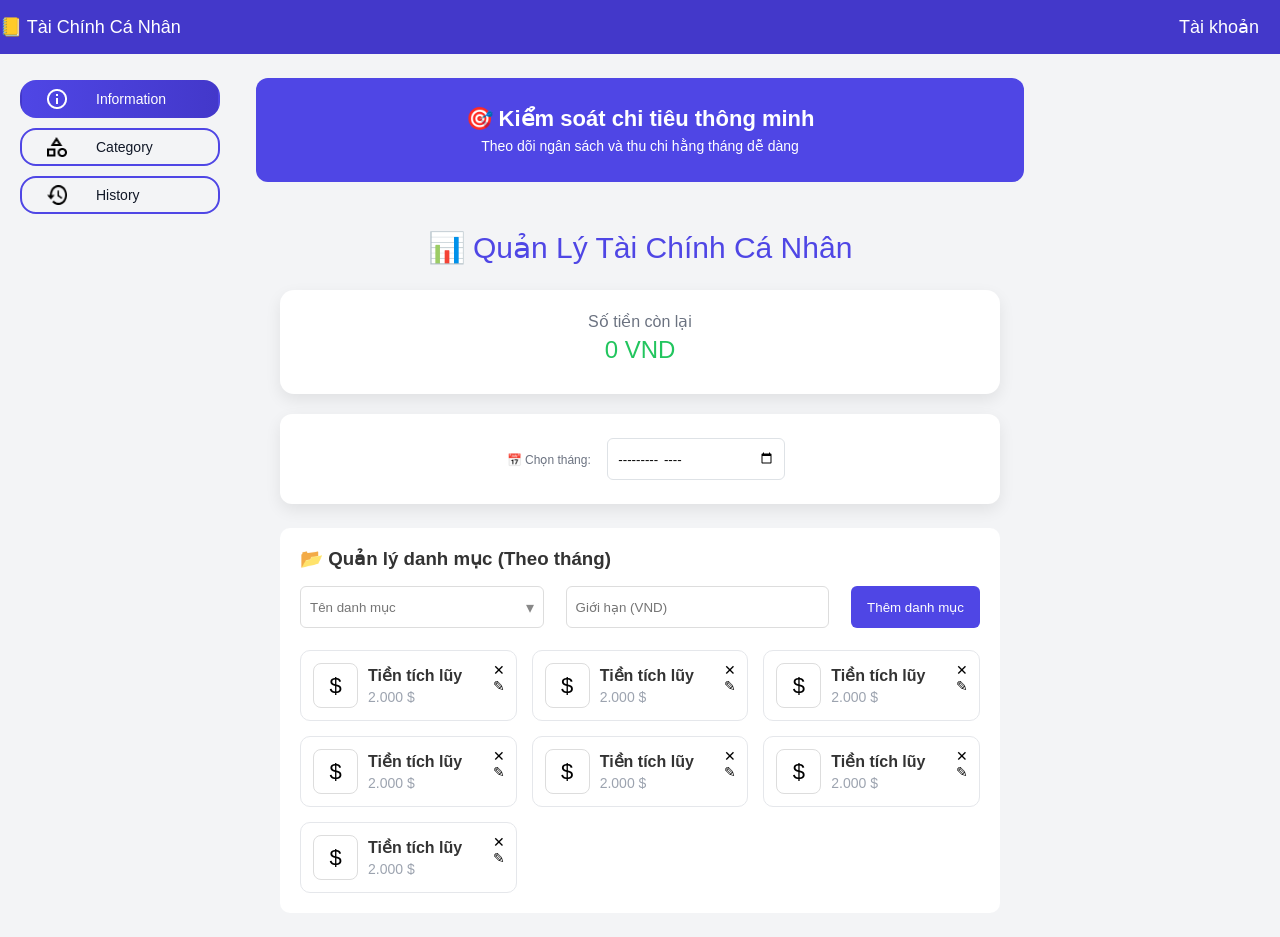
==== pages/category.html @ 5003e3b6 "Add file" ====
<!doctype html>
<html lang="en">
  <head>
    <meta charset="UTF-8" />
    <meta name="viewport" content="width=device-width, initial-scale=1.0" />
    <title>Structure Finance</title>
    <link rel="stylesheet" href="../css/category.css" />
  </head>
  <body>
    <div class="page">
      <header class="header">
        <div class="header-box">
          <div class="header-title">
            <p>📒 Tài Chính Cá Nhân</p>
          </div>

          <div class="header-option">
            <p>Tài khoản</p>
            <div class="icon-header">
              <img src="../assets/images/Vector.png" alt="" />
            </div>
          </div>
        </div>
      </header>

      <div class="taskbar">
        <div class="taskbar-items">
          <img src="../assets/images/Vector (1).png" alt="" />
          <a href="./index.html">Information</a>
        </div>

        <div class="taskbar-items">
          <img src="../assets/images/Vector (2).png" alt="" />
          <a href="">Category</a>
        </div>

        <div class="taskbar-items">
          <img src="../assets/images/Vector (3).png" alt="" />
          <a href="">History</a>
        </div>
      </div>

      <section class="banner">
        <h2 class="banner-title">🎯 Kiểm soát chi tiêu thông minh</h2>
        <p class="banner-text">
          Theo dõi ngân sách và thu chi hằng tháng dễ dàng
        </p>
      </section>

      <main class="main">
        <div class="main-content">
          <p class="main-title">📊 Quản Lý Tài Chính Cá Nhân</p>

          <div class="money-left">
            <p class="money-left-label">Số tiền còn lại</p>
            <p class="money-left-value">0 VND</p>
          </div>

          <div class="input-box month-box">
            <label>📅 Chọn tháng:</label>
            <input type="month" />
          </div>

          <div class="container">
            <h3>📂 Quản lý danh mục (Theo tháng)</h3>

            <div class="form">
              <div class="input-group">
                <input type="text" placeholder="Tên danh mục" />
                <span class="arrow">▾</span>
              </div>

              <input type="text" placeholder="Giới hạn (VND)" />

              <button class="btn">Thêm danh mục</button>
            </div>

            <div class="list">
              <div class="card">
                <div class="icon">$</div>
                <div class="content">
                  <p class="title">Tiền tích lũy</p>
                  <p class="price">2.000 $</p>
                </div>
                <div class="actions">
                  <span>✕</span>
                  <span>✎</span>
                </div>
              </div>

              <div class="card">
                <div class="icon">$</div>
                <div class="content">
                  <p class="title">Tiền tích lũy</p>
                  <p class="price">2.000 $</p>
                </div>
                <div class="actions">
                  <span>✕</span>
                  <span>✎</span>
                </div>
              </div>

              <div class="card">
                <div class="icon">$</div>
                <div class="content">
                  <p class="title">Tiền tích lũy</p>
                  <p class="price">2.000 $</p>
                </div>
                <div class="actions">
                  <span>✕</span>
                  <span>✎</span>
                </div>
              </div>

              <div class="card">
                <div class="icon">$</div>
                <div class="content">
                  <p class="title">Tiền tích lũy</p>
                  <p class="price">2.000 $</p>
                </div>
                <div class="actions">
                  <span>✕</span>
                  <span>✎</span>
                </div>
              </div>

              <div class="card">
                <div class="icon">$</div>
                <div class="content">
                  <p class="title">Tiền tích lũy</p>
                  <p class="price">2.000 $</p>
                </div>
                <div class="actions">
                  <span>✕</span>
                  <span>✎</span>
                </div>
              </div>

              <div class="card">
                <div class="icon">$</div>
                <div class="content">
                  <p class="title">Tiền tích lũy</p>
                  <p class="price">2.000 $</p>
                </div>
                <div class="actions">
                  <span>✕</span>
                  <span>✎</span>
                </div>
              </div>

              <div class="card">
                <div class="icon">$</div>
                <div class="content">
                  <p class="title">Tiền tích lũy</p>
                  <p class="price">2.000 $</p>
                </div>
                <div class="actions">
                  <span>✕</span>
                  <span>✎</span>
                </div>
              </div>
            </div>
          </div>
        </div>
      </main>
    </div>
  </body>
</html>
---- css/category.css ----
* {
    margin: 0;
    padding: 0;
    box-sizing: border-box;
    font-family: "Roboto", sans-serif;
}

body {
    background: #f3f4f6;
}

.page {
    min-height: 100vh;
    display: flex;
    flex-direction: column;
}

.header {
    background: #4338ca;
    padding: 16px 0;
}

.header-box {
    max-width: 1300px;
    margin: auto;
    display: flex;
    justify-content: space-between;
    align-items: center;
}

.header p {
    color: white;
    font-size: 18px;
}

.banner {
    max-width: 768px;
    width: 100%;
    margin: 24px auto;
    padding: 28px;
    background: #4f46e5;
    border-radius: 12px;
    text-align: center;
    color: white;
}

.banner-title {
    font-size: 22px;
    margin-bottom: 6px;
}

.banner-text {
    font-size: 14px;
}

.header-option {
    display: flex;
    gap: 5px;
}

.icon-header {
    width: 16px;
    height: 16px;
}

.icon-header img {
    padding: 2px;
}

.main {
    flex: 1;
}

.main-content {
    max-width: 768px;
    width: 100%;
    margin: auto;
    padding: 24px;
}

.main-title {
    text-align: center;
    color: #4F46E5;
    font-size: 30px;
    line-height: 36px;
    padding-bottom: 24px;
}


.input-box {
    background: #ffffff;
    max-width: 720px;
    width: 100%;
    height: 90px;
    border-radius: 12px;
    margin-bottom: 24px;
    padding: 24px;
    box-shadow: 0 6px 16px rgba(0, 0, 0, 0.08);
    text-align: center;
}

.input-box.budget-box {
    height: 98px;
}

.input-box label {
    width: 83px;
    height: 20px;
    font-size: 12px;
    line-height: 20px;
    color: #6B7280;
    padding: 12px;

}

input {
    width: 178px;
    height: 42px;
    border-radius: 6px;
    border: 1px solid #DEE2E6;
    padding: 12px 9px;
}


.money-left {
    height: 104px;
    background: #ffffff;
    padding: 22px;
    border-radius: 14px;
    text-align: center;
    margin-bottom: 20px;
    box-shadow: 0 6px 16px rgba(0, 0, 0, 0.08);
}

.money-left-label {
    color: #6b7280;
}

.money-left-value {
    color: #22c55e;
    font-size: 24px;
    margin-top: 5px;
}

.container {
    width: 100%;
    background: #fff;
    border-radius: 10px;
    padding: 20px;
}

h3 {
    margin-bottom: 16px;
    font-weight: 600;
    color: #333;
}

.form {
    display: flex;
    gap: 22px;
    margin-bottom: 22px;
}

.form input {
    padding: 11px 9px;
    border: 1px solid #ddd;
    border-radius: 6px;
    outline: none;
    flex: 1;
}

.input-group {
    position: relative;
    flex: 1;
}

.input-group input {
    width: 100%;
}

.arrow {
    position: absolute;
    right: 10px;
    top: 50%;
    transform: translateY(-50%);
    color: #888;
}

.btn {
    background: #4f46e5;
    color: white;
    border: none;
    padding: 10px 16px;
    border-radius: 6px;
    cursor: pointer;
    white-space: nowrap;
}

.list {
    display: grid;
    grid-template-columns: repeat(3, 1fr);
    gap: 15px;
}

.card {
    display: flex;
    align-items: center;
    border: 1px solid #e5e7eb;
    border-radius: 10px;
    padding: 12px;
    position: relative;
    background: #fff;
}

.icon {
    width: 45px;
    height: 45px;
    border: 1px solid #ddd;
    border-radius: 8px;
    display: flex;
    align-items: center;
    justify-content: center;
    font-size: 22px;
    margin-right: 10px;
}

.content .title {
    font-weight: 600;
    color: #333;
}

.content .price {
    color: #9ca3af;
    font-size: 14px;
    margin-top: 4px;
}

.actions {
    position: absolute;
    right: 11px;
    top: 11px;
    display: flex;
    flex-direction: column;
    font-size: 14px;
    color: black;
}


.taskbar {
    width: 200px;
    height: 40px;
    position: absolute;
    margin: 80px 20px;
    display: flex;
    flex-direction: column;
    gap: 10px;
}

.taskbar-items {
    display: flex;
    align-items: center;
    gap: 20px;
    height: 80px;
    padding: 0 25px;
    border-radius: 16px;
    background: #f3f4f6;
    border: 2px solid transparent;
    transition: 0.3s;
}

.taskbar-items img {
    width: 20px;
    height: 20px;
}

.taskbar-items a {
    padding: 9px;
    text-decoration: none;
    font-size: 14px;
    color: #111827;
    font-weight: 400;
}

.taskbar-items:first-child {
    background: linear-gradient(90deg, #4f46e5, #4338ca);
    color: white;
}

.taskbar-items:first-child a {
    color: white;
}

.taskbar-items:first-child img {
    filter: brightness(0) invert(1);
}

.taskbar-items:nth-child(2) {
    border: 2px solid #4f46e5;
}

.taskbar-items:nth-child(3) {
    border: 2px solid #4f46e5;
}
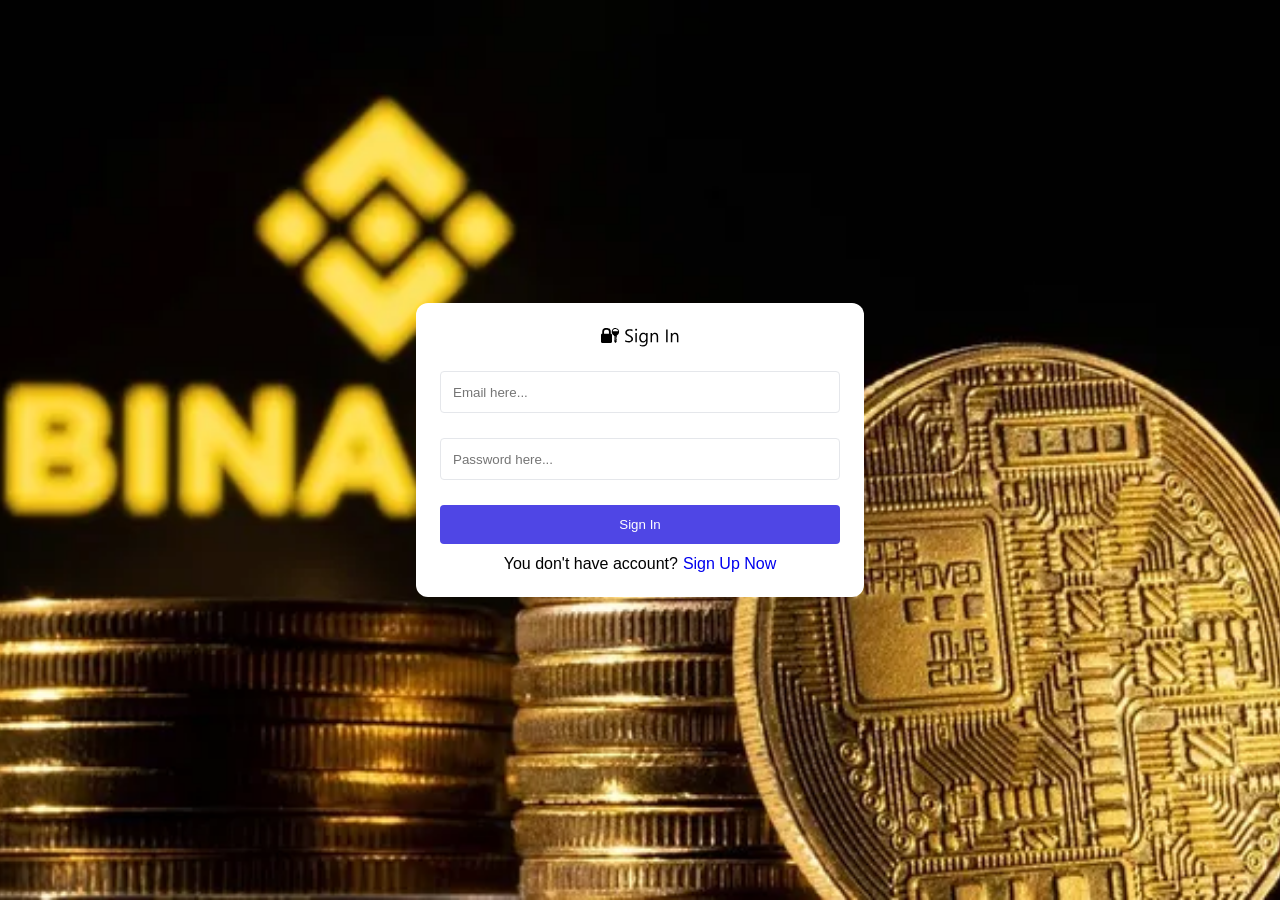
==== commit 25a7aff7: "Add file" ====
--- a/pages/category.html
+++ b/pages/category.html
@@ -4,6 +4,24 @@
     <meta charset="UTF-8" />
     <meta name="viewport" content="width=device-width, initial-scale=1.0" />
     <title>Structure Finance</title>
+    <style>
+      html.auth-pending body {
+        visibility: hidden;
+      }
+    </style>
+    <script>
+      (function () {
+        document.documentElement.classList.add("auth-pending");
+        const currentUser = JSON.parse(localStorage.getItem("currentUser"));
+
+        if (!currentUser) {
+          window.location.replace("./login.html");
+          return;
+        }
+
+        document.documentElement.classList.remove("auth-pending");
+      })();
+    </script>
     <link rel="stylesheet" href="../css/category.css" />
   </head>
   <body>
@@ -15,28 +33,41 @@
           </div>
 
           <div class="header-option">
-            <p>Tài khoản</p>
-            <div class="icon-header">
-              <img src="../assets/images/Vector.png" alt="" />
+            <div class="option">
+              <select name="" id="optionHeader" onchange="handleOption()">
+                <option value="">Tài khoản</option>
+                <option value="logout">Đăng xuất</option>
+              </select>
             </div>
           </div>
         </div>
       </header>
+
+      <div class="logout-overlay" id="logout-overlay">
+        <div class="logout">
+          <p class="logout-title">Bạn có chắc chắn muốn đăng xuất không?</p>
+
+          <div class="logout-confirm">
+            <button class="confirm-btn" id="confirm-btn">Có</button>
+            <button class="confirm-btn" id="cancel-btn">Không</button>
+          </div>
+        </div>
+      </div>
 
       <div class="taskbar">
         <div class="taskbar-items">
           <img src="../assets/images/Vector (1).png" alt="" />
-          <a href="./index.html">Information</a>
+          <a href="../index.html">Information</a>
         </div>
 
         <div class="taskbar-items">
           <img src="../assets/images/Vector (2).png" alt="" />
-          <a href="">Category</a>
+          <a href="./category.html">Category</a>
         </div>
 
         <div class="taskbar-items">
           <img src="../assets/images/Vector (3).png" alt="" />
-          <a href="">History</a>
+          <a href="./history.html">History</a>
         </div>
       </div>
 
@@ -164,5 +195,7 @@
         </div>
       </main>
     </div>
+
+    <script src="../js/index.js"></script>
   </body>
 </html>
--- a/css/category.css
+++ b/css/category.css
@@ -53,18 +53,17 @@
     font-size: 14px;
 }
 
-.header-option {
-    display: flex;
-    gap: 5px;
-}
-
-.icon-header {
-    width: 16px;
-    height: 16px;
-}
-
-.icon-header img {
-    padding: 2px;
+.option select {
+    background-color: #4338ca;
+    border: none;
+    font-size: 14px;
+    font-weight: 400;
+    line-height: 20px;
+    color: white;
+}
+
+.option select:focus {
+    outline: none;
 }
 
 .main {
@@ -262,7 +261,7 @@
     gap: 20px;
     height: 80px;
     padding: 0 25px;
-    border-radius: 16px;
+    border-radius: 5px;
     background: #f3f4f6;
     border: 2px solid transparent;
     transition: 0.3s;
@@ -300,4 +299,78 @@
 
 .taskbar-items:nth-child(3) {
     border: 2px solid #4f46e5;
+}
+
+.logout-overlay {
+    position: fixed;
+    top: 0;
+    left: 0;
+    width: 100%;
+    height: 100%;
+    background: rgba(0, 0, 0, 0.5);
+    display: none;
+    justify-content: center;
+    align-items: center;
+    z-index: 999;
+}
+
+.logout {
+    background: #fff;
+    padding: 24px;
+    border-radius: 10px;
+    width: 320px;
+    text-align: center;
+    box-shadow: 0 10px 25px rgba(0, 0, 0, 0.2);
+    animation: fadeIn 0.3s ease;
+}
+
+.logout-title {
+    font-size: 16px;
+    margin-bottom: 20px;
+    font-weight: 500;
+}
+
+.logout-confirm {
+    display: flex;
+    justify-content: space-between;
+    gap: 10px;
+}
+
+.confirm-btn {
+    flex: 1;
+    padding: 10px;
+    border: none;
+    border-radius: 6px;
+    cursor: pointer;
+    font-weight: 500;
+    transition: 0.2s;
+}
+
+#confirm-btn {
+    background: #ef4444;
+    color: white;
+}
+
+#confirm-btn:hover {
+    background: #dc2626;
+}
+
+#cancel-btn {
+    background: #e5e7eb;
+}
+
+#cancel-btn:hover {
+    background: #d1d5db;
+}
+
+@keyframes fadeIn {
+    from {
+        opacity: 0;
+        transform: translateY(-20px);
+    }
+
+    to {
+        opacity: 1;
+        transform: translateY(0);
+    }
 }
